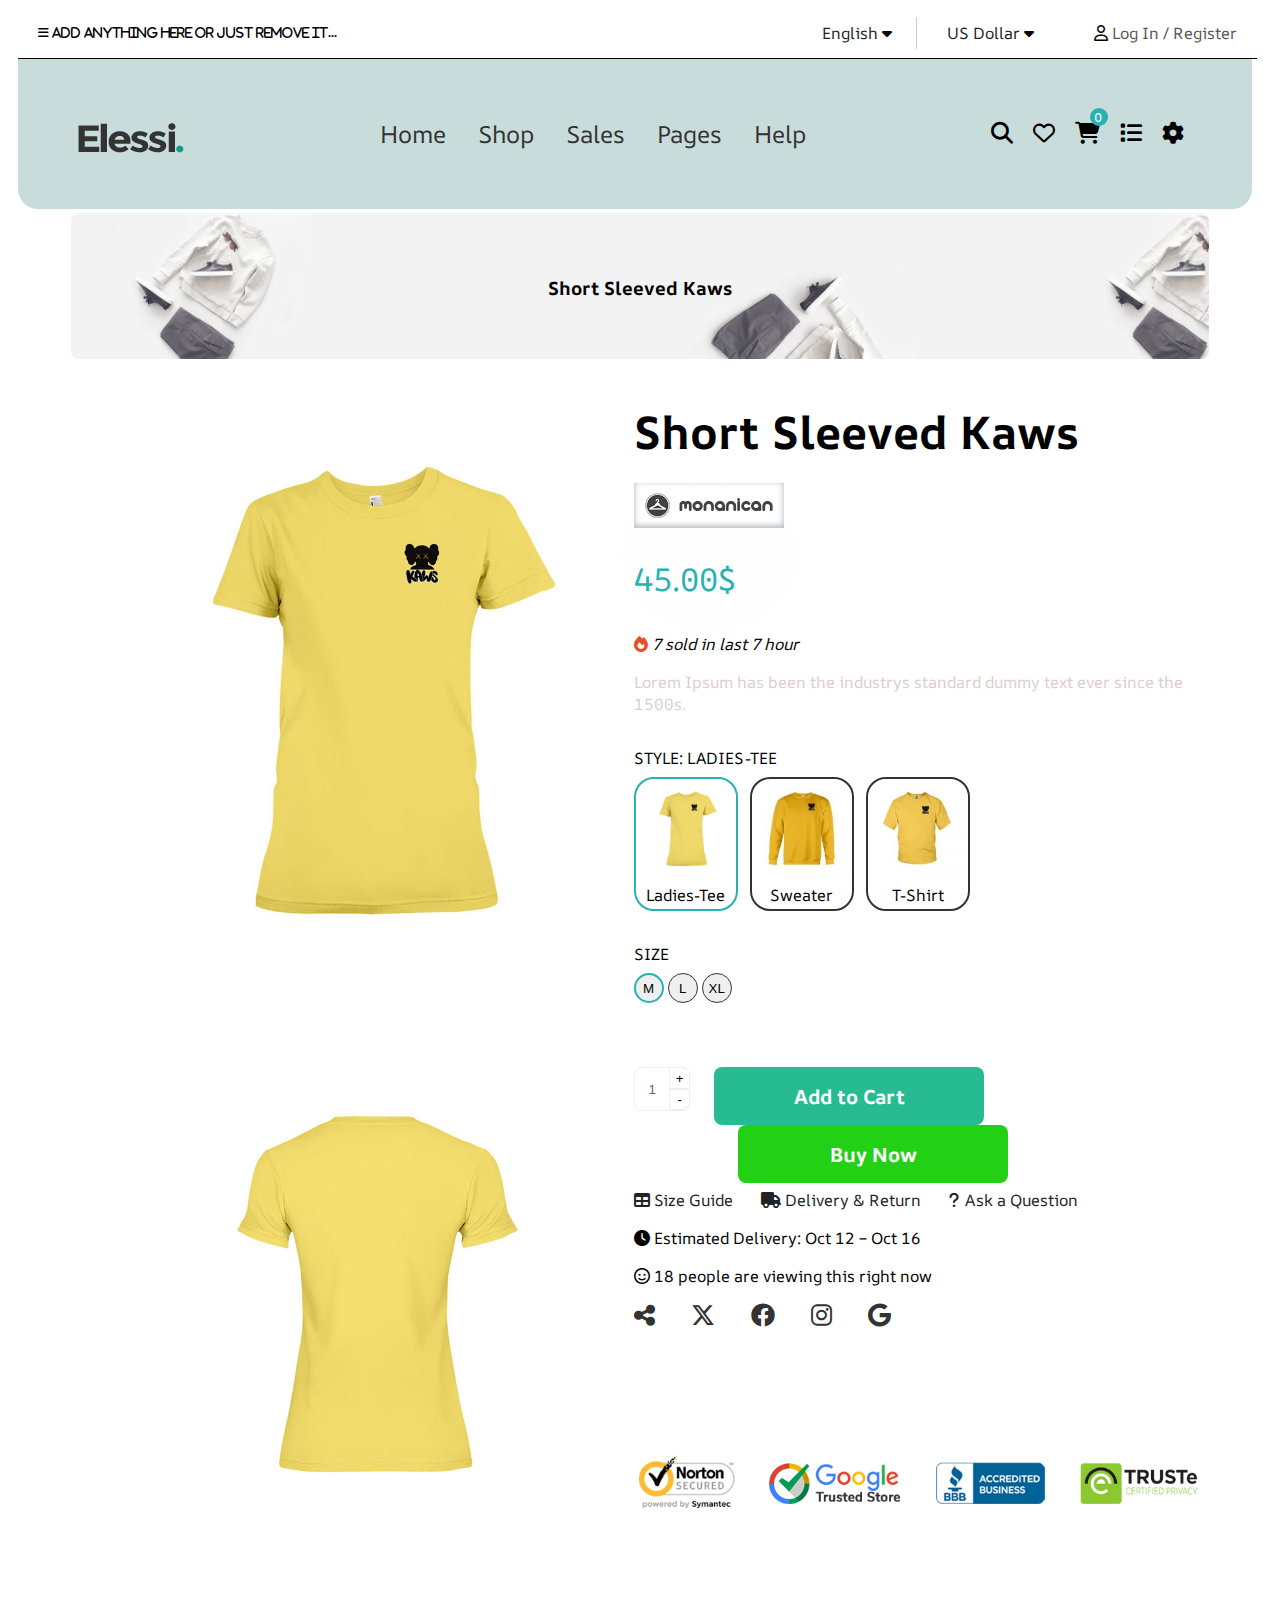
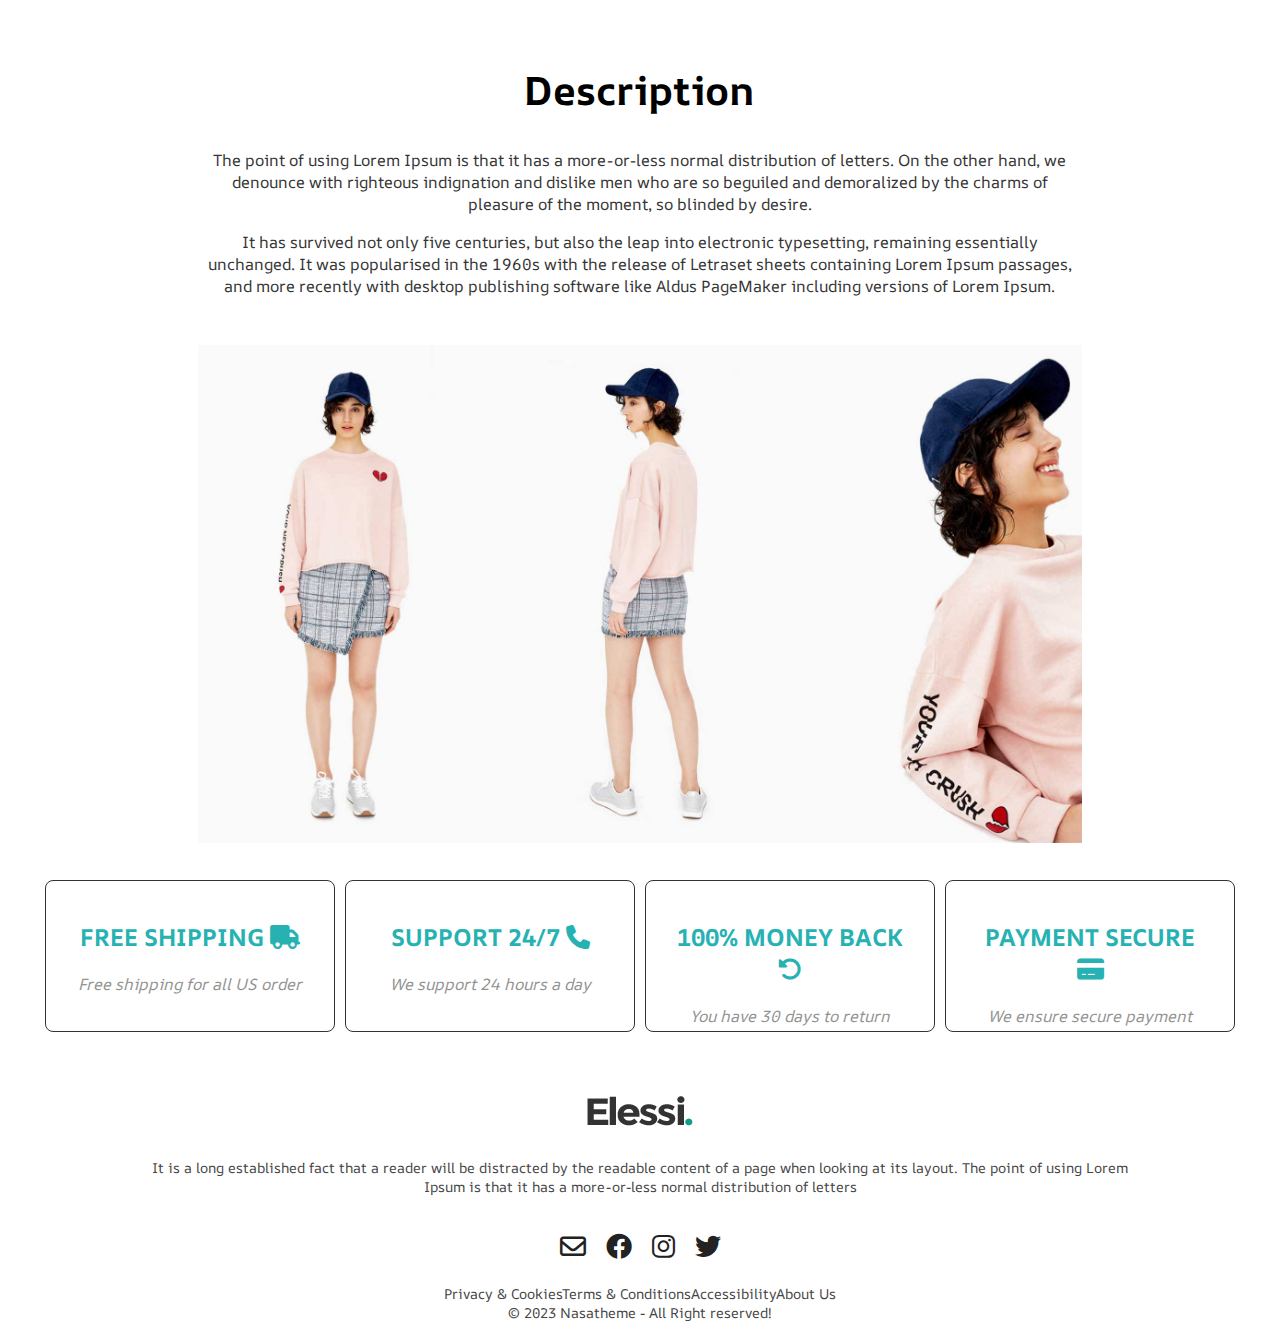
==== main/detail.html @ 9e815abb "first commit" ====
<!DOCTYPE html>
<html lang="en">
<head>
    <meta charset="UTF-8">
    <meta name="viewport" content="width=device-width, initial-scale=1.0">
    <title>Detail</title>
    <link rel="preconnect" href="https://fonts.googleapis.com">
    <link rel="preconnect" href="https://fonts.gstatic.com" crossorigin>
    <link href="https://fonts.googleapis.com/css2?family=AR+One+Sans:wght@500&display=swap" rel="stylesheet">
    <link rel="stylesheet" href="/fontawesome-free-6.4.2-web/css/all.min.css">
    <link rel="stylesheet" href="/style/detail.css">
    <link rel="stylesheet" href="/style/main.css">
    <link rel="stylesheet" href="/style/form.css">
    <link rel="stylesheet" href="/style/cart.css">
</head>
<body>
    <div id="overlay" class="overlay"></div>

    <!--ADD TO CART-->
    <div id="list-cart" class="display shopping-cart">
        <div class="cart-form">
            <div class="cart-form-name">
                <h2>Your Order</h2>
                <span id="closeBtnCart">
                    <i class="close fa-solid fa-xmark"></i>
                </span>
            </div>

            <div id="list-cart-main">
                
            </div>

            <div class="modal-body">     
                <p>Number of Items:  <span id="quantity-current"></span></p>
                <p>Total price: <span id="total-cart"></span></p>
            </div>

            <div class="modal-footer">
                <button type="button" class="btn btn-primary">Order now</button>
                <button type="button" id="btn-clearAll" class="btn">Clear All</button>
            </div>
        </div>
    </div>

    <header id="head">
        <div class="header" id="header">
            <div class="left_text">
                <span>
                    <i class="fa-solid fa-bars"> Add anything here or just remove it...</i>
                </span>
            </div>
            <div class="right_text">
                <div class="top_bar_menu">
                    <ul class="header-multi-language">
                        <li class="top-bar-item">
                            <a class="item-language" href="">English</a>
                            <i class="fa-solid fa-caret-down"></i>
                            <div class="formLanguage">
                                <ul class="formLanguage-menu">
                                    <li class="formLanguage-menu-item">VietNam</li>
                                    <li class="formLanguage-menu-item">English</li>
                                    <li class="formLanguage-menu-item">More...</li>
                                </ul>
                            </div>
                        </li>
                        
                        <span class="line-colum"></span>
                        <li class="top-bar-item">
                            <a class="item-language" href="">US Dollar</a>
                            <i class="fa-solid fa-caret-down"></i>
                            <div class="formLanguage">
                                <ul class="formLanguage-menu">
                                    <li class="formLanguage-menu-item">VietNam(VND)</li>
                                    <li class="formLanguage-menu-item">America(USD)</li>
                                    <li class="formLanguage-menu-item">More...</li>
                                </ul>
                            </div>
                        </li>
                    </ul>
                    <ul class="header-multi-account">
                        <li id="account" class="menu-item">
                            <i class="fa-regular fa-user"></i>
                            <a class="account">Log In / Register</a>
                        </li>
                    </ul>
                </div>
            </div>
        </div>
        <span class="line"></span>
    </header>
    <!--FORM-->
    <div id="form" class="form">
        <div class="name">
            <h1>Elessi</h1>
            <span id="closeBtn">
                <i class="close fa-solid fa-xmark"></i>
            </span>
        </div>
        <div class="great">
            <h2>
                Great to have you back!
            </h2>
        </div>
        <form id="Formlogin" class="input-group">
                <div class="form_user-box">
                    <input class="form_user-input userNameLog" type="text" name="" required="">
                    <label>Username or Email</label>
                </div>
                <div class="form_user-box c2">
                    <input class="form_user-input password passwordLog" type="password" name="" required="">
                    <label>Password</label>
                </div>
                <div class="help">
                    <a href="">Quên mật khẩu</a>
                    <a href="">Đăng nhập bằng cách khác</a>
                </div>
                <div class="social-icons">
                    <a ><img src="https://i.ibb.co/cFGCL3n/fb.png"></a>
                    <a><img src="https://i.ibb.co/xfD2qzr/gp.png"></a>
                    <a><img src="https://i.ibb.co/V3QrpzY/tw.png"></a>                   
                </div>
                <div class="panel">
                    <button class="submit_btn" id="clickLogin">Sign in to your Account</button>
                </div>
        </form>
        
    </div>

    <!--Nav-->
    <div class="nav-bar">
        <div class="nav-bar-image">
             <a class="nav-bar-image-link" href="#head">
                 <img src="/image/t-shirt-logo.png" alt="">
             </a>
        </div>
        <div class="nav-bar-menu">
             <ul class="nav-bar-menu-list">
                 <li class="nav-bar-menu-list-item"><a class="nav-bar-menu-list-item-a" href="">Home</a></li>
                 <li class="nav-bar-menu-list-item"><a class="nav-bar-menu-list-item-a" href="#menu">Shop</a></li>
                 <li class="nav-bar-menu-list-item"><a class="nav-bar-menu-list-item-a" href="#menu">Sales</a></li>
                 <li class="nav-bar-menu-list-item"><a class="nav-bar-menu-list-item-a" href="#menu">Pages</a></li>
                 <li class="nav-bar-menu-list-item"><a class="nav-bar-menu-list-item-a" href="#menu">Help</a></li>
             </ul>
        </div>
        <div class="nav-bar-icon">
             <ul class="nav-bar-icon-list">
                 <i class="nav-bar-icon-list-item fa-solid fa-magnifying-glass"></i>
                 <i class="nav-bar-icon-list-item fa-regular fa-heart"></i>
                 <i id="cartbtn" class="cart-icon nav-bar-icon-list-item fa-solid fa-cart-shopping">
                     <div class="cart-current"><p id="number-current">0</p></div>
                 </i>
                 <i class="nav-bar-icon-list-item fa-solid fa-list"></i>
                 <i class="nav-bar-icon-list-item fa-solid fa-gear"></i>
             </ul>
        </div>
    </div>

    <main>
        <!--Image-->
        <div class="img-detail">
            <div class="img-detail-text">
                <h3>Short Sleeved Kaws</h3>
            </div>
            <img class="img-border" src="/image/elessi-bg2.jpg" alt="">
        </div>
        <div class="main-container">
            <div class="main-container-img">
                <div><img src="/image/Sample_Product_Image8-24.jpg" alt=""></div>
                <div><img src="/image/Sample_Product_Image-Recovered-28.jpg" alt=""></div>
            </div>
            <div class="main-container-content">
                <div class="main-container-content-item">
                    <h3 class="main-container-content-item-name">Short Sleeved Kaws</h3>
                    <img class="main-container-content-item-brand" src="/image/monanican-brand.png" alt="">
                    <p class="main-container-content-item-price">45.00$</p>
                    <p class="main-container-content-item-fire"><i class="fa-solid fa-fire"></i> 7 sold in last 7 hour</p>
                    <p class="main-container-content-item-title">Lorem Ipsum has been the industrys standard dummy text ever since the 1500s.</p>
                    <div class="main-container-content-item-style">
                        <p>STYLE: LADIES-TEE</p>
                        <div class="main-container-content-item-style-type">
                            <div class="border-choice main-container-content-item-style-type-item">
                                <span>
                                    <img class="border-img" src="/image/Sample_Product_Image8-24.jpg" width="100" height="100" alt="">
                                </span>
                                <span class="main-container-content-item-style-type-item-name">
                                    <p>Ladies-Tee</p>
                                </span>
                            </div>
                            <div class=" main-container-content-item-style-type-item">
                                <span>
                                    <img class="border-img" src="/image/Sample_Product_Image5-4-150x150.jpg" width="100" height="100" alt="">
                                </span>
                                <span class="main-container-content-item-style-type-item-name">
                                    <p>Sweater</p>
                                </span>
                            </div>
                            <div class=" main-container-content-item-style-type-item">
                                <span>
                                    <img class="border-img" src="/image/Sample_Product_Image2-4-150x150.jpg" width="100" height="100" alt="">
                                </span>
                                <span class="main-container-content-item-style-type-item-name">
                                    <p>T-Shirt</p>
                                </span>
                            </div>
                        </div>
                    </div>
                    <div  class="main-container-content-item-size">
                        <p>SIZE</p>
                        <button class="border-choice">M</button>
                        <button>L</button>
                        <button>XL</button>
                    </div>
                    <div class="main-container-content-item-select">
                        <div class="main-container-content-item-quantity">
                            <button class="plus" href="">+</button>
                            <input class="input" type="number" value="1">
                            <button class="minus" href="">-</button>
                        </div>
                        <div class="main-container-content-item-select-btn">
                            <button class="add-to-cart btnCart">Add to Cart</button>
                            <button class="btnBuy">Buy Now</button>
                        </div>
                    </div>
                    <div class="main-container-content-item-help">
                        <div class="main-container-content-item-help-support">
                            <a href="#"><i class="fa-solid fa-table"></i> Size Guide</a>
                            <a href="#"><i class="fa-solid fa-truck"></i> Delivery & Return</a>
                            <a href="#"><i class="fa-solid fa-question"></i> Ask a Question</a>
                        </div>
                        <div class="main-container-content-item-help-time">
                            <p><i class="fa-solid fa-clock"></i>
                                Estimated Delivery:
                                 Oct 12 – Oct 16</p>
                        </div>
                        <div class="">
                            <p><i class="fa-regular fa-face-smile"></i> 
                                18 people are viewing this right now</p>
                        </div>
                        <div class="main-container-content-item-help-social">
                            <a href="#"><i class="fa-solid fa-share-nodes"></i></a>
                            <a href="#"><i class="fa-brands fa-x-twitter"></i></a>
                            <a href="#"><i class="fa-brands fa-facebook"></i></a>
                            <a href="#"><i class="fa-brands fa-instagram"></i></a>
                            <a href="#"><i class="fa-brands fa-google"></i></a>
                        </div>
                        <img width="100%" style="margin-top: 112px;" src="/image/trust_badge.png" alt="">
                    </div>
                </div>
            </div>
        </div>
        <div class="main-dec">
            <h2>Description</h2>
            <p>
                The point of using Lorem Ipsum is that it has a more-or-less normal distribution of letters. On the other hand, we denounce with righteous indignation and dislike men who are so beguiled and demoralized by the charms of pleasure of the moment, so blinded by desire.
            </p>
            <p>
                It has survived not only five centuries, but also the leap into electronic typesetting, remaining essentially unchanged. It was popularised in the 1960s with the release of Letraset sheets containing Lorem Ipsum passages, and more recently with desktop publishing software like Aldus PageMaker including versions of Lorem Ipsum.
            </p>
            <img width="100%" style="margin-top: 32px;" src="/image/product-desc-pin3.jpg" alt="">
        </div>
    </main>
    <footer>
        <div class="footer-assitant">
            <div class="footer-container">
                <div class="footer-container-flex">
                    <div class="footer-container-flex-content">
                        <h2>FREE SHIPPING <i class="fa-solid fa-truck"></i></h2>
                        <p>Free shipping for all US order</p>
                    </div>
                </div>
                <div class="footer-container-flex">
                    <div class="footer-container-flex-content">
                        <h2>SUPPORT 24/7 <i class="fa-solid fa-phone"></i></h2>
                        <p>We support 24 hours a day</p>
                    </div>
                </div>
                <div class="footer-container-flex">
                    <div class="footer-container-flex-content">
                        <h2>100% MONEY BACK <i class="fa-solid fa-rotate-left"></i></h2>
                        <p>You have 30 days to return</p>
                    </div>
                </div>
                <div class="footer-container-flex">
                    <div class="footer-container-flex-content">
                        <h2>PAYMENT SECURE <i class="fa-solid fa-credit-card"></i></h2>
                        <p>We ensure secure payment</p>
                    </div>
                </div>
            </div>
        </div>
       <div class="footer-infor">
            <div class="footer-dec">
                <div class="footer-infor-logo">
                    <img src="/image/t-shirt-logo.png" alt="">
                </div>
                <div class="footer-dec-content">
                    <p>
                        It is a long established fact that a reader will be distracted by the readable content of a page when looking at its layout. The point of using Lorem Ipsum is that it has a more-or-less normal distribution of letters
                    </p>
                    <div class="footer-social">
                        <a class="footer-social-a" href=""><i class="fa-regular fa-envelope"></i></a>
                        <a class="footer-social-a" href=""><i class="fa-brands fa-facebook"></i></a>
                        <a class="footer-social-a" href=""><i class="fa-brands fa-instagram"></i></a>
                        <a class="footer-social-a" href=""><i class="fa-brands fa-twitter"></i></a>
                    </div>
                    <p>
                        Privacy & CookiesTerms & ConditionsAccessibilityAbout Us
                    </p>
                    <p>
                        © 2023 Nasatheme - All Right reserved!
                    </p>
                </div>
            </div>
       </div>
    </footer>
    <script src="/JS/style.js"></script>
    <script src="/JS/cart.js"></script>
</body>
</html>
---- style/detail.css ----
body{
    font-family: 'AR One Sans', sans-serif;
}
.img-detail{
    width: 100%;
    margin-top: 20px;
    margin-bottom: 20px;
}
.img-detai{
    margin: 0;
}
.main-container{
    width: 100%;
    height: auto;
    display: flex;
}
.main-container-img{
    width: 40%;
    padding: 16px;
    margin: 12px 12px 12px 48px;   
}
.main-container-img img{
    width: 600px;
    height: 600px;
}

.main-container-content{
    width: 50%;
    padding: 16px;
    margin: 12px 48px 12px 12px;
}
.main-container-content-item-name{
    font-size: 46px;
    padding: 8px 0;
    margin: 0;
    margin-bottom: 12px;
}
.main-container-content-item-brand{
    background-color: #fff;
    box-shadow: rgba(50, 50, 93, 0.25) 0px 50px 100px -20px, rgba(0, 0, 0, 0.3) 0px 30px 60px -30px, rgba(10, 37, 64, 0.35) 0px -2px 6px 0px inset;
}
.main-container-content-item-price{
    font-size: 32px;
    color: #26b2b2;
    margin-top: 24px;
    margin-bottom: 32px;    
}
.main-container-content-item-fire i{
    color: #e84f28;
}
.main-container-content-item-fire{
    font-style: italic;
    margin-bottom: 16px;
}
.main-container-content-item-title{
    font-size: 16px;
    color: #dbcecb;
    margin-bottom: 16px;
}
.main-container-content-item-style{
    margin-top: 32px;
    margin-bottom: 32px;
}
.main-container-content-item-style p{
    font-size: 16px;
    margin-bottom: 8px;
}
.main-container-content-item-style-type{
    display: flex;
    cursor: pointer;
}
.border-img{
    border-top-right-radius: 20px;
    border-top-left-radius: 20px;
}
.main-container-content-item-style-type-item{
    width: 100px;
    height: 130px;
    background-color: #fff;
    border: 2px solid #333;
    border-radius: 20px;
    margin-right: 12px;
}
.border-choice{
    border: 2px solid #26b2b2 !important;
}
.main-container-content-item-style-type-item-name{
    font-size: 12px;
    text-align: center;
    margin: 0;
}
.main-container-content-item-size{
    margin-bottom: 48px;
}
.main-container-content-item-size p{
    font-size: 16px;
    margin-bottom: 8px;
}
.main-container-content-item-size button{
    border-radius: 50%;
    width: 30px;
    height: 30px;
    cursor: pointer;
    border: 1px solid #333;
}
.main-container-content-item-select{
    display: flex;
    margin-top: 64px;
}
.main-container-content-item-select-btn{
    margin-left: 24px;
}
.main-container-content-item-quantity{
    width: 65px;
    position: relative;
}
.plus{
    border: 1px solid #efefef;
    width: 21px;
    height: 22px;
    position: absolute;
    text-align: center;
    padding: 0;
    left: auto;
    right: 0;
    background-color: #fff;
    font-weight: 400;
    text-decoration: none;
    border-top-right-radius: 8px;
    cursor: pointer;
}
.input{
    border: 1px solid #efefef;
    height: 42px;
    padding: 0;
    line-height: 41px;
    width: 50px;
    display: inline-block;
    margin: 0;
    text-align: center;
    color: #666;
    font-weight: 400;
    border-top-left-radius: 8px;
    border-bottom-left-radius: 8px;
}
.minus{
    border: 1px solid #efefef;
    width: 21px;
    height: 21px;
    position: absolute;
    text-align: center;
    padding: 0;
    left: auto;
    right: 0;
    margin-top: 22px;
    background-color: #fff;
    font-weight: 400;
    text-decoration: none;
    border-bottom-right-radius: 8px;
}
.btnCart{
    width: 270px;
    height: 100%;
    background-color: #27bb92;
    color: #fff;
    font-family: 'AR One Sans', sans-serif;
    font-size: 20px;
    font-weight: 700;
    border: none;
    border-radius: 8px;
    cursor: pointer;
}
.btnBuy{
    width: 270px;
    height: 100%;
    background-color: #22d015;
    color: #fff;
    font-family: 'AR One Sans', sans-serif;
    font-size: 20px;
    font-weight: 700;
    border: none;
    border-radius: 8px;
    margin-left: 24px;
    cursor: pointer;
}
.main-container-content-item-help{
    margin-top: 64px;
}
.main-container-content-item-help-support a{
    color: #222;
    text-decoration: none;
    margin-right: 24px;
    font-size: 16px;
}
.main-container-content-item-help-time p{
    margin: 16px 0;
    font-size: 16px;
}
.main-container-content-item-help-social{
    margin: 12px 0;
}
.main-container-content-item-help-social a{
    color: #333;
    font-size: 24px;
    margin-right: 32px;
}
.main-container-content-item-help-social a:hover{
    color: #27bb92;
    transition: all 0.3s ease;
}
.main-dec{
   width: 70%;
   margin: 0 auto;
}
.main-dec h2{
    text-align: center;
    font-size: 40px;
    margin-bottom: 32px;
}
.img-detail{
    width: 90%;
    margin: 0 auto;
    margin-top: 4px;
    position: relative;
    display: block;
}
.img-border{
    width: 100%;
    border-radius: 8px;
}
.img-detail-text{
    position: absolute;
    top: 50%;
    left: 50%;
    transform: translate(-50%, -50%);
}
.main-dec p{
    text-align: center;
    font-size: 16px;
    margin-bottom: 16px;
    color: #333;
    font-weight: 400;
}
---- style/main.css ----
body{
    font-family: 'AR One Sans', sans-serif;
}
p{
    margin: 0;

}
/*-------Overlay--------*/
.overlay{
    position: fixed; /* Sit on top of the page content */
    display: none; /* Hidden by default */
    width: 100%; /* Full width (cover the whole page) */
    height: 100%; /* Full height (cover the whole page) */
    top: 0;
    left: 0;
    right: 0;
    bottom: 0;
    background-color: rgba(0,0,0,0.5); /* Black background with opacity */
    z-index: 2; /* Specify a stack order in case you're using a different order for other elements */
    cursor: pointer; /* Add a pointer on hover */
}

.header{
    position: relative;
    margin-left: 10px;
    margin-right: 10px;
    width: 98%;
    height: 50px !important;
    top: 0;
    border-bottom: 1px solid #000; 
    display: flex;
    justify-content: space-between;
    align-items: center;
}
.left_text{
    line-height: 36px;
    text-align: inherit;
    float: left !important;
    font-size: 12px;
    margin-left: 20px;
}
.right_text{
    line-height: 2;
    float: right !important;
    margin: 0;
}
.top_bar_menu{
    display: flex;
    align-items: center;
    justify-content: center;
}
.header-multi-language li{
    margin: 0 20px;
    display: inline-block;
}
.top-bar-item{
    list-style: none;
    position: relative;
}

.item-language{
    text-decoration: none;
    color: #222;

}
.formLanguage{
    position: absolute;
    width: auto !important;
    height: auto;
    padding: 8px;
    background-color: #454848;
    border-radius: 10px;
    display: none;
    z-index: 10;
}
.formLanguage-menu{
    padding: 0;
    margin: 0;
    list-style: none !important;
}
.formLanguage-menu-item{
    margin: 0;
    padding: 2px;
    font-size: 16px;
    cursor: pointer;
    transition: all 0.3s ease-in-out;
    color: #fff;
}
.formLanguage-menu-item:hover{
    color: #333;
    font-size: 17px;
    margin-left: 10px;
}
.top-bar-item:hover .formLanguage{
    display: block;
}
.header-multi-account{
    line-height: 2;
}
.menu-item{
    list-style: none;
    margin-right: 20px;
}
.account{
    text-decoration: none !important;
    color: #555;
}
.account:hover{
    cursor: pointer;
    color: #26b2b2;
}
.line-colum{
    padding: 5px;
    border-left: 1px solid #ccc;
}
.line{
    width: 100%;
    height: 2px;
    background-color: #333;
}



.nav-bar{
    width: auto;
    background-color: #c9dcdc;
    height: 150px;
    margin-left: 10px;
    margin-right: 20px;
    display: flex;
    justify-content: space-around;
    align-items: center;
    border-bottom-left-radius: 20px;
    border-bottom-right-radius: 20px;
}
.nav-bar-image{
    max-width: 245px;
}
.nav-bar-image-link{
    text-decoration: none;
    font-size: 48px;
    color: #26b2b2;
}
.nav-bar-image-logo{
    color: #26b2b2;
}
.nav-bar-menu{
    margin-left: 20px;
    right: 20px;
}
.nav-bar-menu-list{
    display: flex;
    align-items: center;
    justify-content: center;
    list-style: none;
}
.nav-bar-menu-list-item{
    cursor: pointer;
    margin: 0 16px;
}
.nav-bar-menu-list-item-a{
    color: #333;
    font-size: 24px;
    text-decoration: none;
}
.nav-bar-menu-list-item-a:hover{
    text-decoration: underline;
    background-color: #ccc;
    border-radius: 8px;
    font-size: 26px;
    padding: 10px 18px;
    transition: all 0.3s ease;
}
.nav-bar-icon-list-item{
    margin: 0 8px;
    font-size: 22px;
    cursor: pointer;
}
.nav-bar-icon-list-item:hover{
    color: #26b2b2;
    transition: all 0.3s ease;
}

.image-slider{
    margin-left: auto;
    margin-right: auto;
    padding-top: 20px;
    width: 100%;
    height: 500px;
}
.img_slick-handle{
    margin-bottom: 20px;
}
.img_slick-handle img{
    width: 100%;
    height: 500px;
    object-fit: cover;
    border-radius: 10px;
}
.categories{
    width: 100%;
    margin: 12px 0;
}
.categories-title{
    justify-content: center;
    align-items: center;
    display: flex;
    margin-top: 32px;
    margin-bottom: 16px;
}
.categories-menu{
    margin: 0 62px;
}
.categories-menu-list{
    width: 100%;
    height: auto;
    display: flex;
    justify-content: space-between;
    margin-bottom: 20px;
}
.categories-menu-item{
    width: auto !important;
    height: 100%;
    margin: 0 6px;
    cursor: pointer;
}
.categories-menu-item h3{
    text-align: center;
    margin-top: 8px;
}
.bottom{
    border-bottom: 1px solid #333;
}
.rcm{
    margin-top: 64px;
}
.categories-suggest{
    margin-bottom: 15px;
}
.categories-suggest-list{
    display: flex;
    align-items: center;
    justify-content: center;
    list-style: none;
}
.categories-suggest-item{
    margin: 0 12px;
    padding: 12px;
}
.categories-suggest-item-a{
    text-decoration: none;
    font-size: 20px;
    color: #333;
}
.border-dashed{
    border: 2px dashed #26b2b2;
    border-radius: 20px;
    background-color: #e0eded;
    color: #000;
}
.menu{
    width: 100%;
    height: auto;
    margin-top: 24px;
}
.menu-container{
    display: grid;
    grid-template-columns: repeat(4, auto); /* 4 cột có kích thước bằng nhau */
    grid-template-rows: repeat(3, 450px); /* 3 hàng có kích thước bằng nhau (100px là chiều cao của mỗi hàng) */
    gap: 16px; /* Khoảng cách giữa các grid item */
    margin:0 12px;
}
.grid-item{
    padding: 10px;
    text-align: center;
}
.menu-container-item-cart{
    margin-top: 8px;
    margin-bottom: 12px;
}
.menu-container-item-cart-icon{
    font-size: 24px;
    padding:0 20px;
    border-radius: 50%;
    cursor: pointer;
    transition: all 0.3s ease-in-out;
    color: #444;
}
.menu-container-item-cart-icon:hover{
    color: #26b2b2;
    font-size: 25px;
}
.item-size-btn{
    background-color: #c9dcdc;
    border: 1px solid ;
    border-radius: 8px;
    cursor: pointer;
    font-family: 'AR One Sans', sans-serif;
    margin: 0 2px;
}
.menu-container-item-infor-type{
    color: #929391;
    margin-bottom: 10px;
}
.menu-container-item-infor-name{
    text-decoration: none;
    font-size: 20px;
    color: #222;
    padding: 8px;
}
.menu-container-item-infor-name:hover{
    color: #26b2b2;
    transition: all 0.3s ease-in-out;
}
.menu-container-item-infor-price{
    color: #444;
    margin-top: 8px;
    margin-bottom: 16px;
}
.menu-container-load{
    text-align: center;
    padding: 12px;
}
.menu-container-load-btn{
    background-color: #b4b6b3;
    padding: 12px;
    border-radius: 20px;
    color: #e0eded;
    cursor: pointer;
}
.menu-banner{
    margin-top: 32px;
    margin-bottom: 32px;
    position: relative;
    overflow: hidden;
}
.menu-banner-text{
    position: absolute;
    top: 50%;
    left: 20%;
    transform: translate(-50%, -50%);
    padding: 20px;
    text-align: center;
}
.menu-banner-text p, 
.menu-banner-text h3,
.menu-banner-text button{
    margin: 0;
}
.menu-banner-text p{
    font-size: 18px;
    color: #26b2b2;
}
.menu-banner-text h3{
    font-size: 32px;
    padding: 12px;
}
.menu-banner-text button{
    padding: 12px;
    background-color: #26b2b2;
    font-family: 'AR One Sans', sans-serif;
    font-size: 16px;
    font-weight: 700;
    border: 1px solid ;
    border-radius: 20px;
    cursor: pointer;
    color: #fff;
}
.border-line{
    width: 100%;
    border-bottom: 1px solid #333;
    margin-bottom: 24px;
}
.footer-assitant{
    margin: 32px;
}
.footer-container{
    display: flex;
    align-items: center;
    justify-content: space-around;
}
.footer-container-flex{
    text-align: center;
    padding: 0 24px;
    width: 20%;
    height: 150px;
    border: 1px solid #333;
    border-radius: 8px;
}
.footer-container-flex-content{
    margin-top: 40px;
}
.footer-container-flex-content h2{
    color: #26b2b2;
}
.footer-container-flex-content p{
    font-size: 16px;
    font-style: italic;
    color: #929391;
}
.footer-infor{
    width: 80%;
    margin: 0 auto;
}
.footer-dec{
    padding: 12px;
}
.footer-infor-logo{
    margin-top: 20px;
    margin-bottom: 32px;
    display: flex;
    justify-content: center;
    align-items: center;
}
.footer-dec-content{
    text-align: center;
    font-size: 14px;
    color: #444;
}
.footer-social{
    margin-top: 24px;
    margin-bottom: 12px;
    padding: 8px;
}
.footer-social-a{
    font-size: 26px;
    padding: 0 8px;
    color: #222;
}
.footer-social-a:hover{
    color: #26b2b2;
    transition: all 0.5s ease-in-out;
}
---- style/form.css ----
/*----------FORM------------*/
input:focus{
    font-family: 'Kanit', sans-serif;
}
.form{
    display: none;
    z-index: 100000;
    position: absolute;
    top: 50%;
    left: 50%;
    transform: translate(-50%, -50%);
    width: 40%;
    height: 500px;
    border-radius: 20px;
    background-color: #fff;
    border: 2px solid #26b2b2;
    box-shadow: rgba(0, 0, 0, 0.16) 0px 10px 36px 0px, rgba(0, 0, 0, 0.06) 0px 0px 0px 1px;
}
.name{
    display: flex;
    align-items: center;
    justify-content: space-between;
    border-bottom: 1px solid #333;
    padding: 8px 20px;
}
.name h1{
    font-size: 32px;
    margin: 0;
}
.close{
    cursor: pointer;
    size: 24px;
}
.great h2{
    display: flex;
    justify-content: center;
    align-items: center;
}
.input-group{
    width: 100%;
    position: absolute;
    height: 100%;
    transition: 0.5s ease-in-out;
    margin-top: 30px;
}
.form_user-box{
    position: relative;
    padding: 10px;
}
.c2{
    width: 90%;
    position: relative;
}
.c3{
    width: 90%;
    position: relative;
    margin-top: 40px;
}
.form_user-input{
    width: 95%;
    padding: 12px;
    font-size: 16px;
    color: #333;
    margin-bottom: 12px;
    border-bottom: 1px solid #fff;
    outline: none;
    background-color: #fff;
    border: 1px solid #333;
    border-radius: 50px;
}
.password{
    position: absolute;
    width: 98%;
}
.form .form_user-box span{
    display: flex;
    align-items: center;
}
.form .form_user-box label{
    position: absolute;
    top:0;
    left: 0;
    padding: 20px;
    font-size: 16px;
    color: #333;
    pointer-events: none;
    transition: .5s;
}
.form .form_user-box input:focus ~ label,
.form .form_user-box input:valid ~ label{
    top: -25px;
    left: 0;
    color: #03e9f4;
    font-size: 12px;
}
.eyes{
    position: absolute;
    align-items: center;
    right: 0;
    width: 10%;
    height: 40px;
    display: flex;
    align-items: center;
    justify-content: center;
    cursor: pointer;
    font-size: 24px;
}
.eyeHandle{
    display: none;
}
.help{
    margin-top: 40px;
    display: flex;
    align-items: center;
    justify-content: space-between;
    padding: 0 16px;
    font-size: 12px;
}
.help a{
    color: #c10b30;
}
.social-icons{
    margin: 20px auto;
    text-align: center;
}
.social-icons img{
    width: 50px;
    margin: 0 12px;
    box-shadow: 0 0 20px 0 #26b2b2;
    cursor: pointer;
    border-radius: 50%;
}
/*---------SUBMIT BUTTON------------*/
.panel{
    display: flex;
    align-items: center;
    justify-content: center;
}
.submit_btn{
    width: 300px;
    height: 50px;
    cursor: pointer;
    border-radius: 50px;
    outline: none;
    border-style: none;
    transition: all 0.3s linear;
    transform: scale(0.9);
    color: #fff;
    font-size: 24px;
    font-weight: 700;
    font-weight: 500px;
    background: #26b2b2;
}
.submit_btn:hover{
    transform: scale(1);
}
---- style/cart.css ----
body{
    font-family: 'AR One Sans', sans-serif;
}
/*Cart*/
.shopping-cart{
    display: block;
    z-index: 100000;
    position: absolute;
    top: 50%;
    left: 50%;
    transform: translate(-50%, -50%);
    width: 70%;
    height: auto;
    min-height: 200px;
    border-radius: 20px;
    background-color: #fff;
    border: 2px solid #26b2b2;
    box-shadow: rgba(0, 0, 0, 0.16) 0px 10px 36px 0px, rgba(0, 0, 0, 0.06) 0px 0px 0px 1px;
}
.cart-form{
    padding: 20px;
}
.cart-form-name{
    display: flex;
    align-items: center;
    border-bottom: 1px solid #333;
}
.cart-form-name h2{
    margin: auto;
    padding-bottom: 24px;
}
.cart-form-name span{
    float: right;
}
.modal-body{
    padding: 20px;
    border-bottom: 1px solid #333;
}
.modal-footer{
    margin-top: 12px;
    float: right;
}
.btn{
    padding: 10px;
    background-color: #e0eded;
    border: none;
    border-radius: 20px;
    font-family: 'AR One Sans', sans-serif;
    cursor: pointer;
    margin-bottom: 20px;
}
.btn:hover{
    color: #fff;
    background-color: #26b2b2;
    transition: all 0.3s ease-out;
}
.cart-icon{
    position: relative;
}
.cart-current{
    position: absolute;
    width: 16px;
    height: 16px;
    background-color: #26b2b2;
    top: -14px;
    right: -8px;
    border-radius: 50px;
    border: 1px solid transparent;
}
.cart-current p{
    font-size: 10px;
    position: absolute;
    top: 50%;
    left: 50%;
    transform: translate(-50%, -50%);
    color: #fff;
}
.display{
    display: none;
    margin-bottom: 5px;
}
.list-cart-main-item{
    padding: 12px;
    height: 50px;
    display: flex;
    align-items: center;
}
.list-cart-main-item-dec{
    margin-left: 12px;
    margin-right: 12px;
    width: 330px;
    max-width: 400px;
}
.list-cart-main-item-dec h3{
    margin: 0;
    font-size: 24px;
    color: #26b2b2;
}
.list-cart-main-item-dec p{
    font-size: 12px;
}
.list-cart-main-item-price{
    margin-left: 32px;
}
.list-cart-main-item-price p{
    color: #26b2b2;
    font-size: 32px;
    font-weight: 700;
}
.list-cart-main-item-quantity{
    margin-left: 24px;
    margin-right: 12px;
}
.list-cart-main-item-quantity button{
    width: 30px;
    height: 30px;
    background-color: #e0eded;
    border-radius: 50%;
    border: none;
    font-size: 16px;
    cursor: pointer;
}
.list-cart-main-item-quantity button:hover{
    color: #26b2b2;
    transition: all 0.2s ease;
}
.list-cart-main-item-quantity input{
    width: 250px;
    height: 30px;
    border-radius: 20px;
    text-align: center;
    font-size: 16px;
    border: none;
    background-color: antiquewhite;
}
.list-cart-main-item-delete{
    margin-left: 32px;
    margin-right: 12px;
}
.deleteBtn{
    font-size: 24px;
    cursor: pointer;
}
.deleteBtn:hover{
    color: #c10b30;
    transition: all 0.2s ease-in;
}
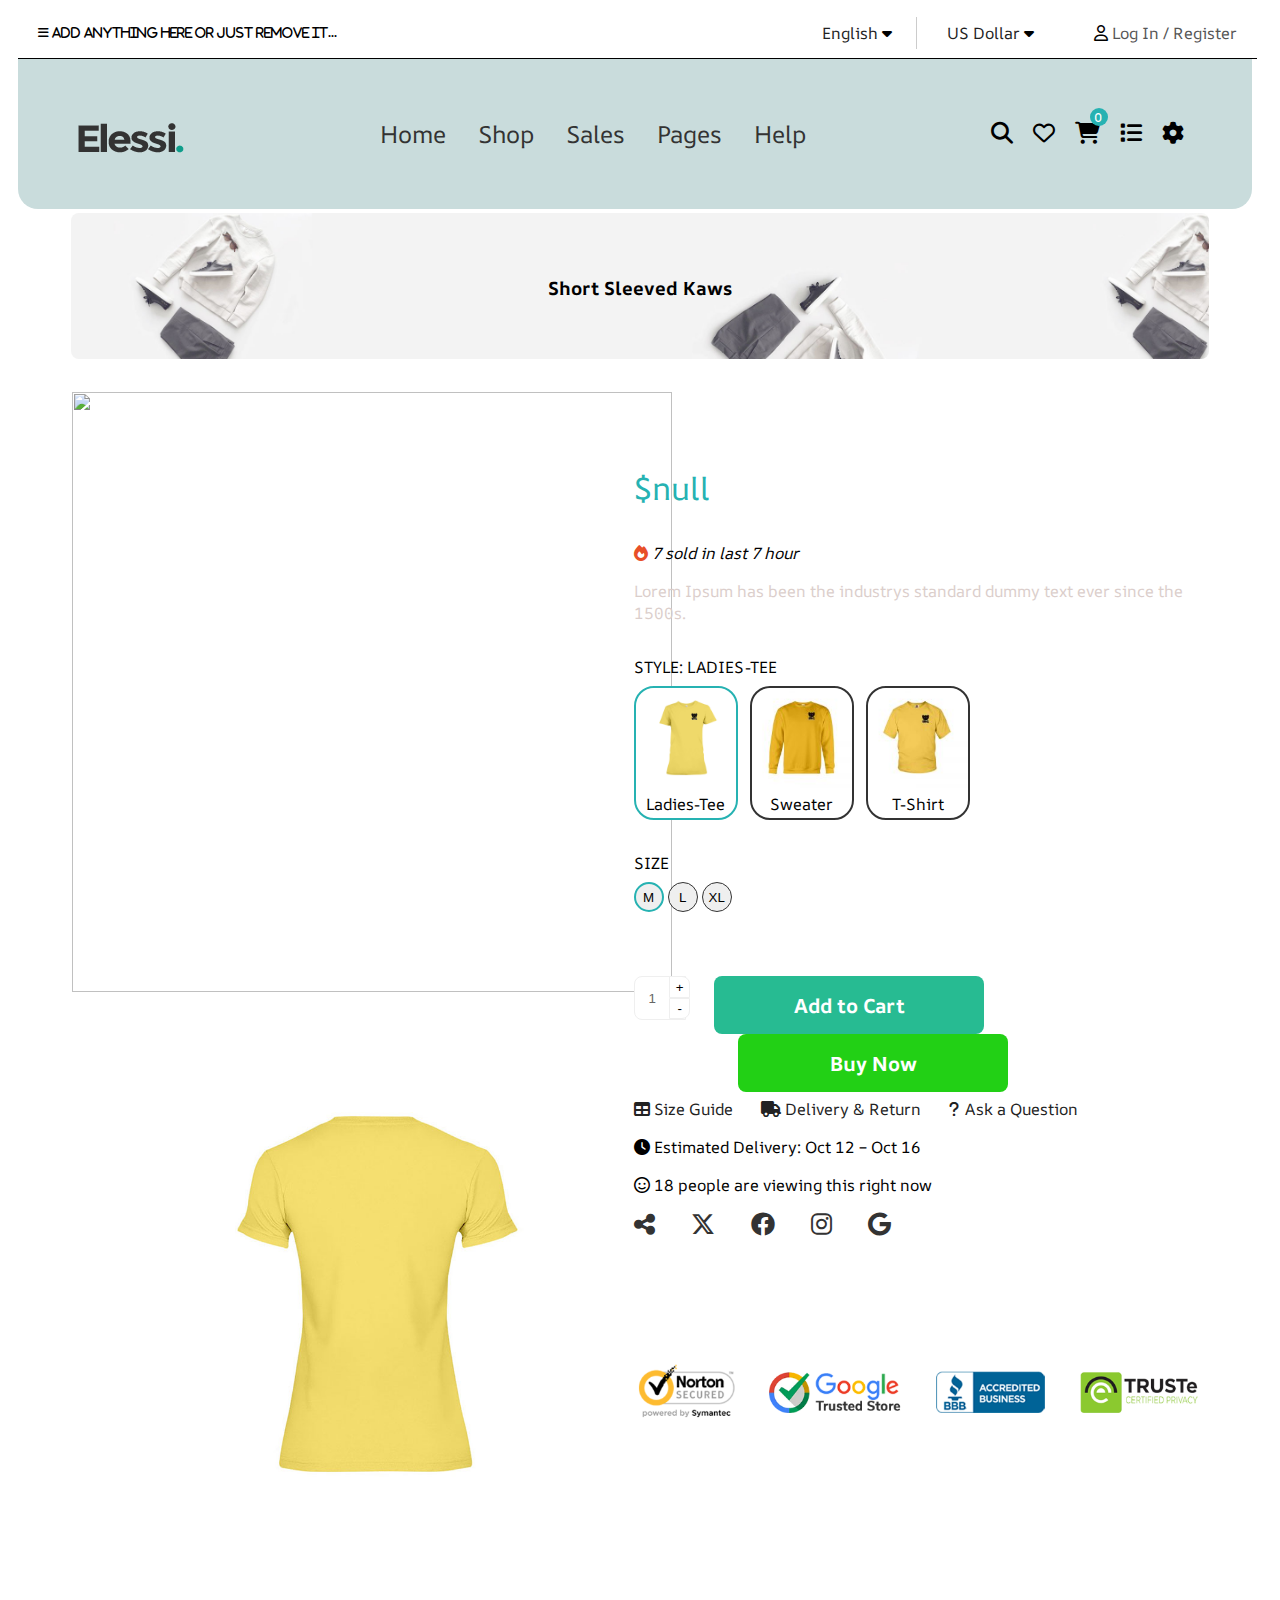
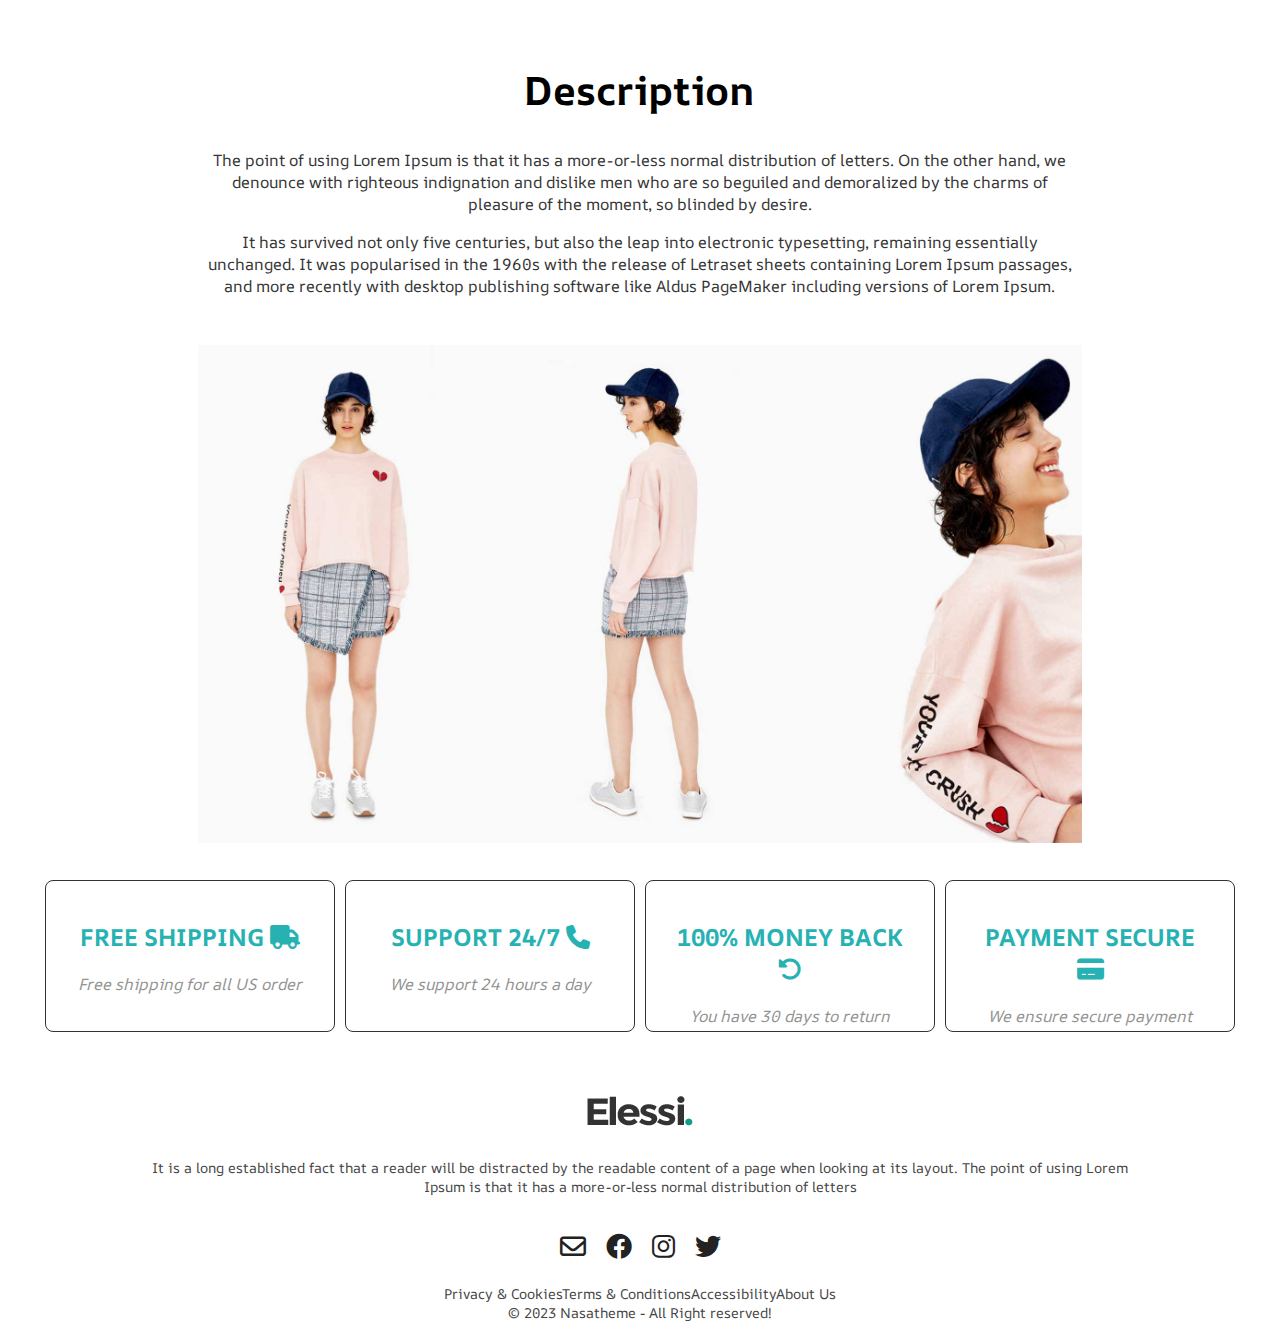
==== commit b6565998: "push" ====
--- a/main/detail.html
+++ b/main/detail.html
@@ -165,14 +165,14 @@
         </div>
         <div class="main-container">
             <div class="main-container-img">
-                <div><img src="/image/Sample_Product_Image8-24.jpg" alt=""></div>
+                <div><img id="product-image" class="img" src="/image/Sample_Product_Image8-24.jpg" alt=""></div>
                 <div><img src="/image/Sample_Product_Image-Recovered-28.jpg" alt=""></div>
             </div>
             <div class="main-container-content">
                 <div class="main-container-content-item">
-                    <h3 class="main-container-content-item-name">Short Sleeved Kaws</h3>
-                    <img class="main-container-content-item-brand" src="/image/monanican-brand.png" alt="">
-                    <p class="main-container-content-item-price">45.00$</p>
+                    <h3 id="product-name"  class="main-container-content-item-name title"></h3>
+                    <img class="main-container-content-item-brand" src="" alt="">
+                    <p id="product-price" class="main-container-content-item-price price"></p>
                     <p class="main-container-content-item-fire"><i class="fa-solid fa-fire"></i> 7 sold in last 7 hour</p>
                     <p class="main-container-content-item-title">Lorem Ipsum has been the industrys standard dummy text ever since the 1500s.</p>
                     <div class="main-container-content-item-style">
